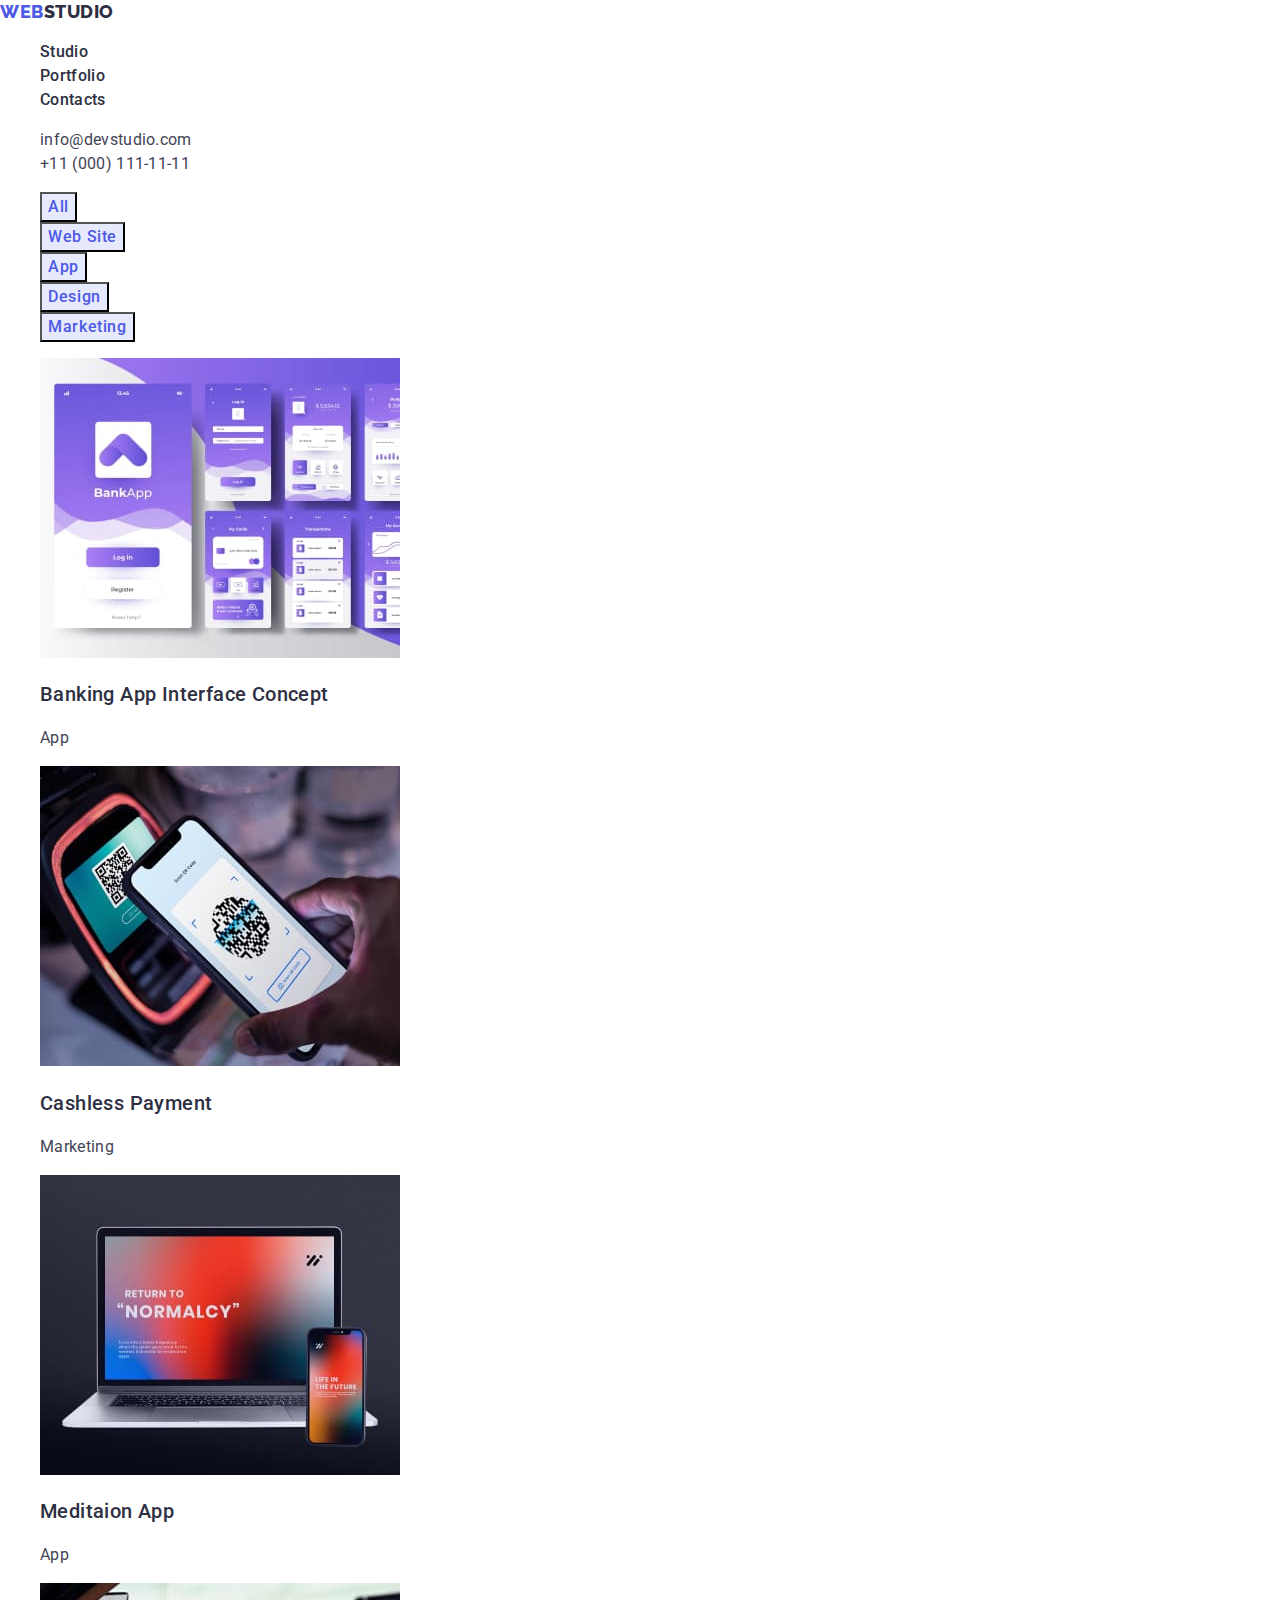
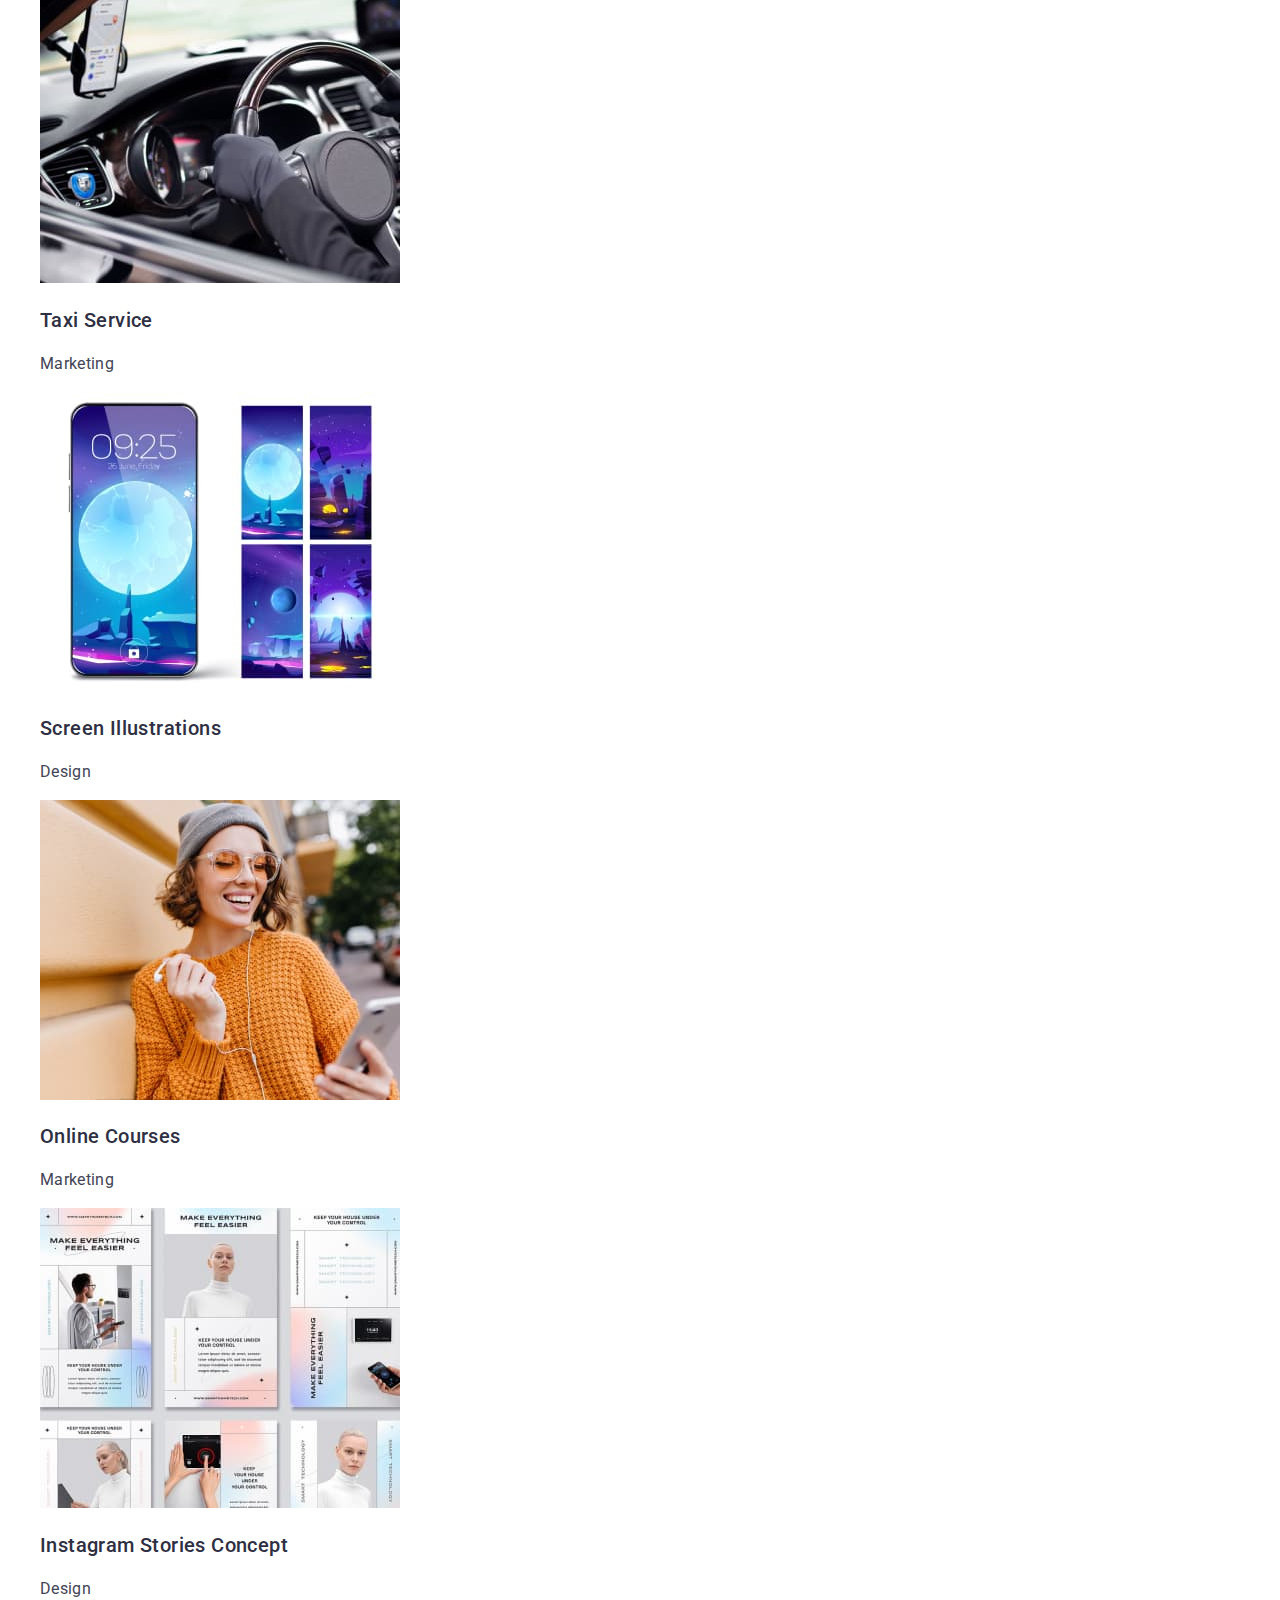
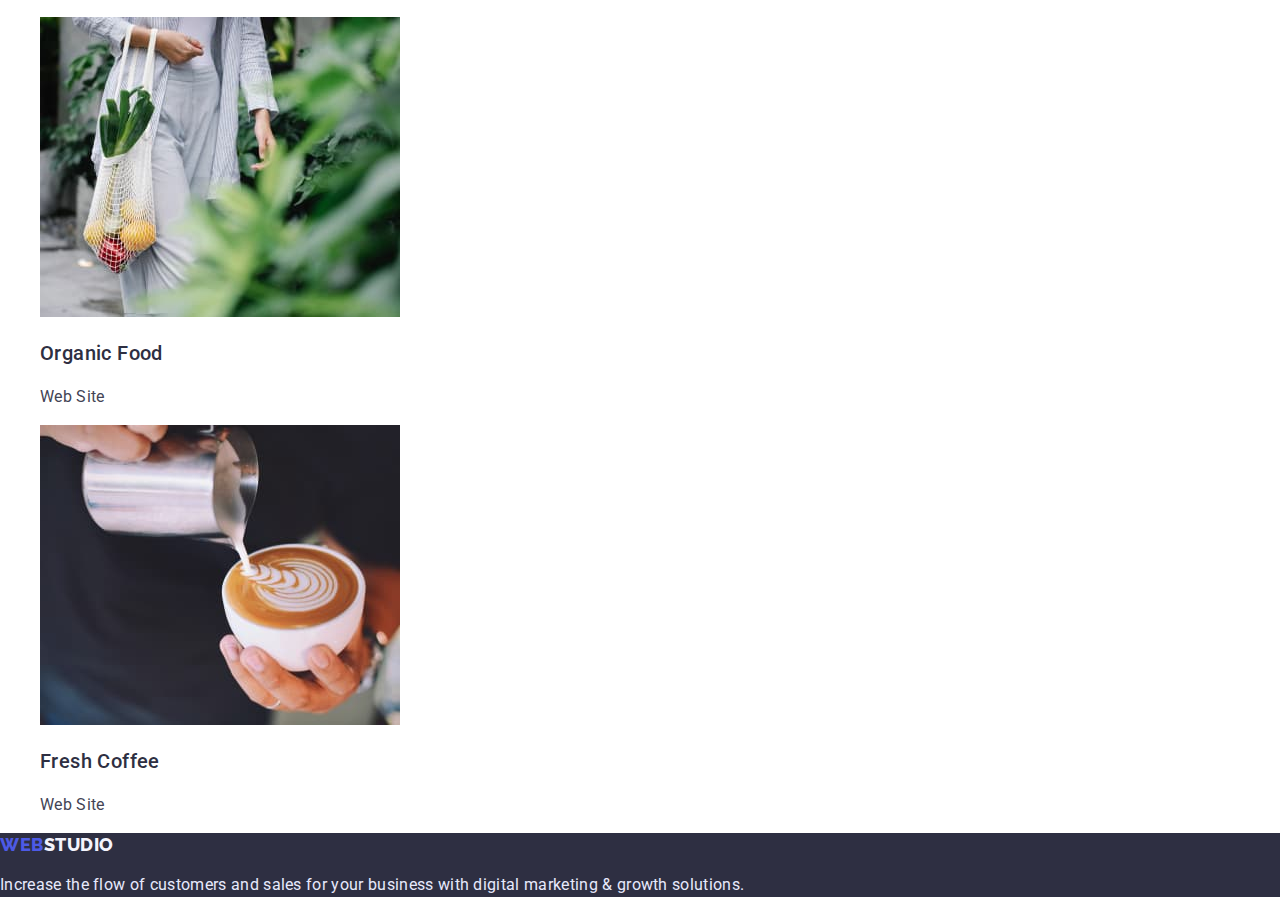
==== portfolio.html @ 50feaf60 "Скопіював файли з минулого репозиторію" ====
<!DOCTYPE html>
<html lang="en">
  <head>
    <meta charset="UTF-8" />
    <meta http-equiv="X-UA-Compatible" content="IE=edge" />
    <meta name="viewport" content="width=device-width, initial-scale=1.0" />
    <title>Portfolio</title>
    <link
      rel="stylesheet"
      href="https://cdnjs.cloudflare.com/ajax/libs/modern-normalize/1.1.0/modern-normalize.css"
    />
    <link rel="preconnect" href="https://fonts.googleapis.com" />
    <link rel="preconnect" href="https://fonts.gstatic.com" crossorigin />
    <link
      href="https://fonts.googleapis.com/css2?family=Raleway:wght@800&family=Roboto:wght@400;500;700;900&display=swap"
      rel="stylesheet"
    />
    <link rel="stylesheet" href="./styles.css" />
  </head>
  <body>
    <!-- Header -->
    <header>
      <nav>
        <a class="logo" href="./index.html"
          ><span class="logo-blue">Web</span>Studio</a
        >
        <ul>
          <li><a class="header-section" href="">Studio</a></li>
          <li>
            <a class="header-section" href="./portfolio.html">Portfolio</a>
          </li>
          <li><a class="header-section" href="">Contacts</a></li>
        </ul>
      </nav>
      <address>
        <ul>
          <li>
            <a class="header-contacts" href="mailto:info@devstudio.com"
              >info@devstudio.com</a
            >
          </li>
          <li>
            <a class="header-contacts" href="tel:+110001111111"
              >+11 (000) 111-11-11</a
            >
          </li>
        </ul>
      </address>
    </header>
    <!-- Site section buttons -->
    <section>
      <ul>
        <li><button class="buttons-portfolio" type="button">All</button></li>
        <li>
          <button class="buttons-portfolio" type="button">Web Site</button>
        </li>
        <li><button class="buttons-portfolio" type="button">App</button></li>
        <li><button class="buttons-portfolio" type="button">Design</button></li>
        <li>
          <button class="buttons-portfolio" type="button">Marketing</button>
        </li>
      </ul>
      <!-- Main products -->
      <ul>
        <li>
          <img
            src="./images/banking_app.jpg"
            alt="banking app"
            width="360"
            height="300"
          />
          <h3 class="main-points-h3">Banking App Interface Concept</h3>
          <p class="main-points-p">App</p>
        </li>
        <li>
          <img
            src="./images/payment.jpg"
            alt="payment"
            width="360"
            height="300"
          />
          <h3 class="main-points-h3">Cashless Payment</h3>
          <p class="main-points-p">Marketing</p>
        </li>
        <li>
          <img
            src="./images/meditaion_app.jpg"
            alt="meditation app"
            width="360"
            height="300"
          />
          <h3 class="main-points-h3">Meditaion App</h3>
          <p class="main-points-p">App</p>
        </li>
        <li>
          <img
            src="./images/taxi.jpg"
            alt="taxi Service"
            width="360"
            height="300"
          />
          <h3 class="main-points-h3">Taxi Service</h3>
          <p class="main-points-p">Marketing</p>
        </li>
        <li>
          <img
            src="./images/screen.jpg"
            alt="screen illustrations"
            width="360"
            height="300"
          />
          <h3 class="main-points-h3">Screen Illustrations</h3>
          <p class="main-points-p">Design</p>
        </li>
        <li>
          <img
            src="./images/courses.jpg"
            alt="online courses"
            width="360"
            height="300"
          />
          <h3 class="main-points-h3">Online Courses</h3>
          <p class="main-points-p">Marketing</p>
        </li>
        <li>
          <img
            src="./images/instagram.jpg"
            alt="instagram Concept"
            width="360"
            height="300"
          />
          <h3 class="main-points-h3">Instagram Stories Concept</h3>
          <p class="main-points-p">Design</p>
        </li>
        <li>
          <img
            src="./images/organic_food.jpg"
            alt="organic organic_food"
            width="360"
            height="300"
          />
          <h3 class="main-points-h3">Organic Food</h3>
          <p class="main-points-p">Web Site</p>
        </li>
        <li>
          <img
            src="./images/coffee.jpg"
            alt="fresh coffee"
            width="360"
            height="300"
          />
          <h3 class="main-points-h3">Fresh Coffee</h3>
          <p class="main-points-p">Web Site</p>
        </li>
      </ul>
    </section>
    <!-- Footer -->
    <footer class="footer-bgc">
      <a class="logo" href="./index.html"
        ><span class="logo-blue">Web</span
        ><span class="logo-footer">Studio</span></a
      >
      <p class="footer-text">
        Increase the flow of customers and sales for your business with digital
        marketing & growth solutions.
      </p>
    </footer>
  </body>
</html>
---- styles.css ----
:root {
    --color-primary: #2E2F42;
    --color-secondary: #434455;
    --color-light: #E7E9FC;
    --color-ocean: #404BBF;
    --color-iris: #4D5AE5;
    --color-background-ocean: #F4F4FD;
    --total-white: #ffffff;
}

/* Видалити потім */
.hero-background-title {
    background-color: #2E2F42;
}

body {
    font-family: 'Roboto', sans-serif;
    color: var(--color-primary);
}

ul {
    list-style: none;
}

/* Оформлення Header */
.logo-blue {
    color: var(--color-iris);
}

.logo {
    font-family: 'Raleway';
    font-weight: 800;
    font-size: 18px;
    line-height: 1.33;
    letter-spacing: 0.03em;
    color: var(--color-primary);
    text-decoration: none;
    text-transform: uppercase;
}

.logo-footer {
    color: var(--color-background-ocean);
}

.header-section {
    font-weight: 500;
    font-size: 16px;
    line-height: 1.5;
    letter-spacing: 0.02em;
    color: var(--color-primary);
    text-decoration: none;
}

.header-section:hover, .header-section:focus {
    font-weight: 500;
    font-size: 16px;
    line-height: 1.5;
    letter-spacing: 0.02em;
    color: var(--color-ocean)
}

.header-contacts {
    font-style: normal;
    font-size: 16px;
    line-height: 1.5;
    letter-spacing: 0.02em;
    text-decoration: none;
    color: var(--color-secondary)
}

.header-contacts:hover, .header-contacts:focus { 
    font-size: 16px;
    line-height: 1.5;
    letter-spacing: 0.02em;
    text-decoration: none;
    color: var(--color-ocean)
}

/* Оформлення Hero */
.hero-title {
    font-size: 56px;
    line-height: 1.07;
    color: var(--total-white);
    letter-spacing: 0.02em;
}

.button-hero {
    font-family: 'Roboto';
    font-style: normal;
    font-weight: 500;
    font-size: 16px;
    line-height: 1.5;
    letter-spacing: 0.04em;
    color: var(--total-white);
    background-color: var(--color-iris);
    cursor: pointer;
}

.button-hero:hover, .button-hero:focus {
    font-family: 'Roboto';
    font-weight: 500;
    font-size: 16px;
    line-height: 1.5;
    letter-spacing: 0.04em;
    color: var(--total-white);
    background-color: var(--color-ocean);
    cursor: pointer;
}

/* Оформлення Main points */
.main-points-h3 {
    font-weight: 500;
    font-size: 20px;
    line-height: 1.2;
    letter-spacing: 0.02em;
    color: var(--color-primary);
}

.main-points-p {
    font-size: 16px;
    line-height: 1.5;
    letter-spacing: 0.02em;
    color: var(--color-secondary)
}

.h2-what-are-we-doing {
    font-size: 36px;
    font-size: 36px;
    line-height: 1.11;
    letter-spacing: 0.02em;
}

/* ____________________________________
Оформлення Our team */
.our-team-section {
    background-color: var(--color-background-ocean);
}

.our-team-heading {
    font-size: 36px;
    line-height: 1.1;
    letter-spacing: 0.02em;
    color: var(--color-primary);
}

.our-team-name {
    font-weight: 500;
    font-size: 20px;
    line-height: 1.2;
    letter-spacing: 0.02em;
    color: var(--color-primary);
}

.our-team-job {
    font-size: 16px;
    line-height: 1.5;
    letter-spacing: 0.02em;
    color: var(--color-secondary)
}

/* Оформлення підвалу */
.footer-bgc {
    background-color: var(--color-primary);
}

.footer-text {
    color: var(--color-light);
    font-size: 16px;
    line-height: 1.5;
    letter-spacing: 0.02em;
}

/* Оформлення сторінки Portfolio */
.buttons-portfolio {
    font-family: 'Roboto';
    font-weight: 500;
    font-size: 16px;
    line-height: 1.5;
    color: var(--color-iris);
    background-color: var(--color-light);
    letter-spacing: 0.04em;
    cursor: pointer;
}

.buttons-portfolio:hover, .buttons-portfolio:focus {
    font-family: 'Roboto';
    font-weight: 500;
    font-size: 16px;
    line-height: 1.5;
    color: var(--total-white);
    background-color: var(--color-ocean);
    letter-spacing: 0.04em;
}

/* Оформлення Main products */
.main-products-h3 {
    font-weight: 500;
    font-size: 20px;
    line-height: 1.2;
    color: var(--color-primary);
    letter-spacing: 0.02em;
}

.main-products-p {
    font-weight: 400;
    font-size: 16px;
    line-height: 1.5;
    color: var(--color-secondary);
    letter-spacing: 0.02em;
}
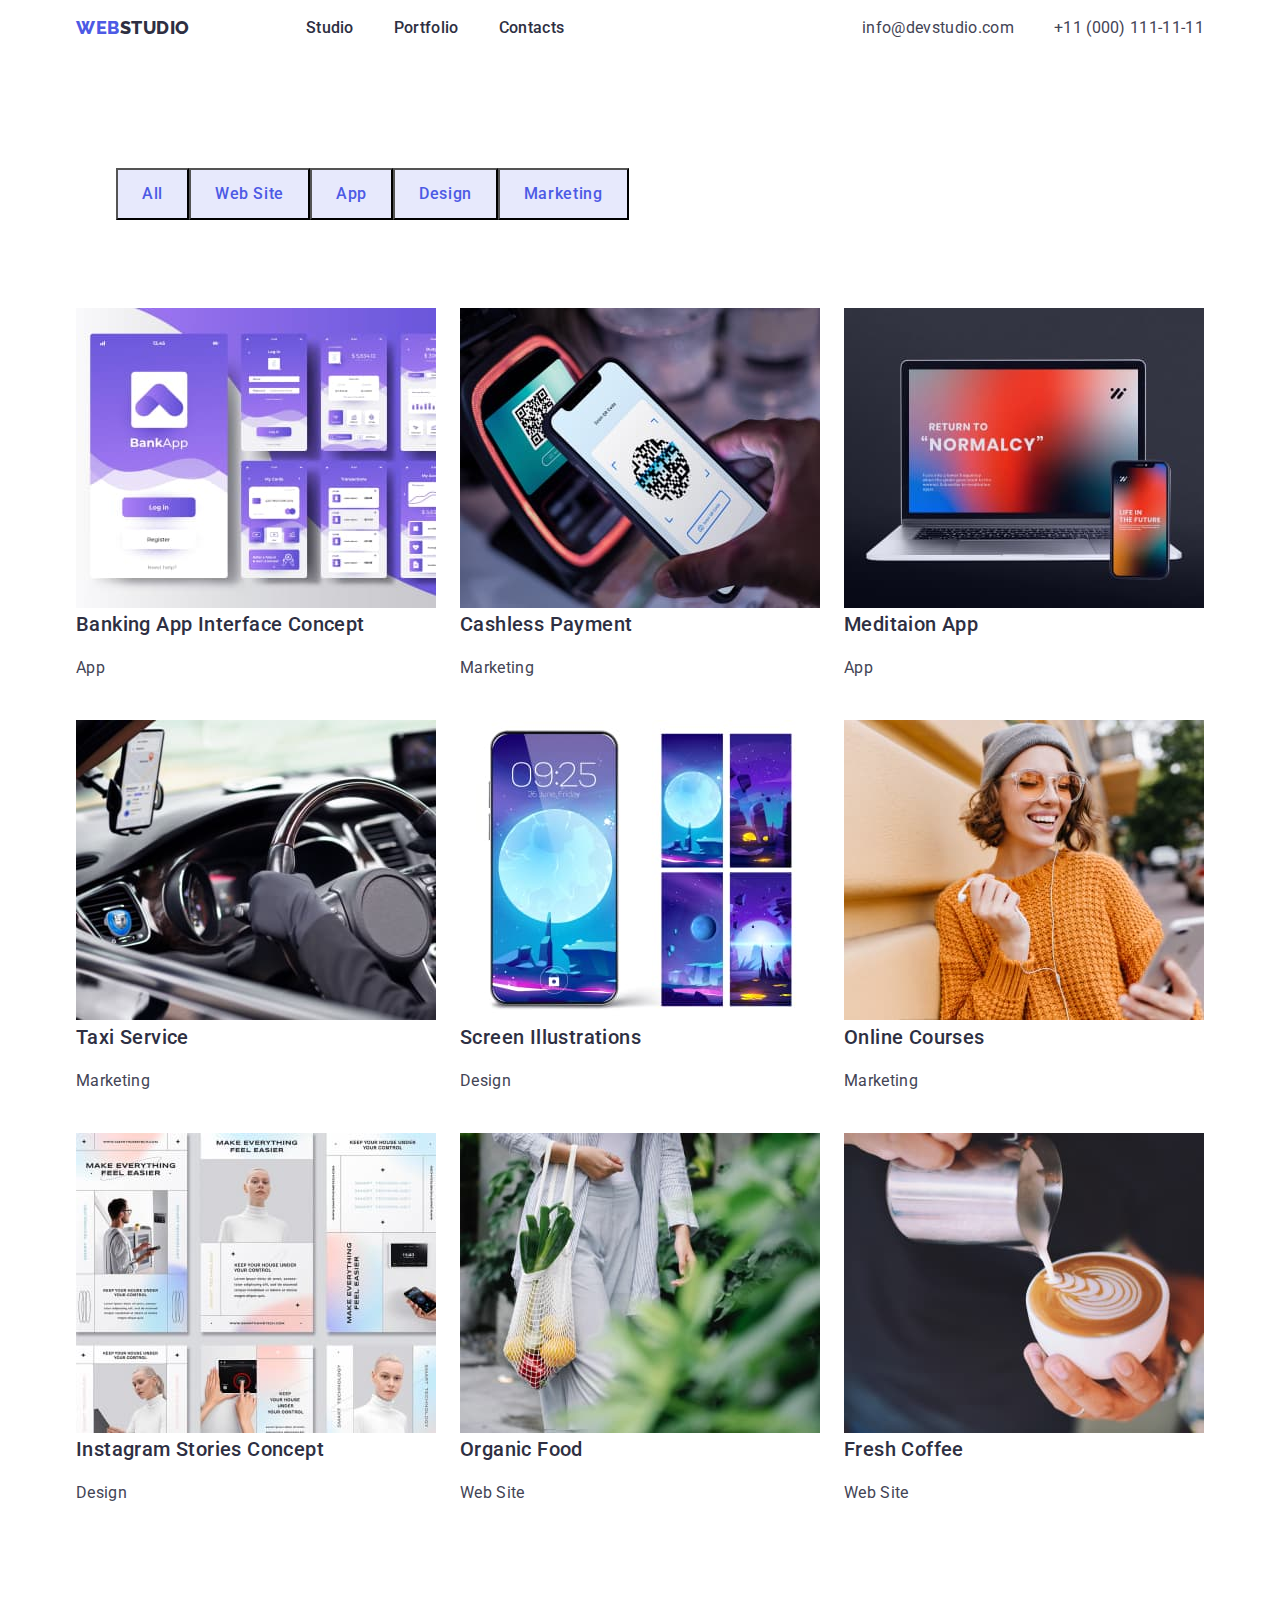
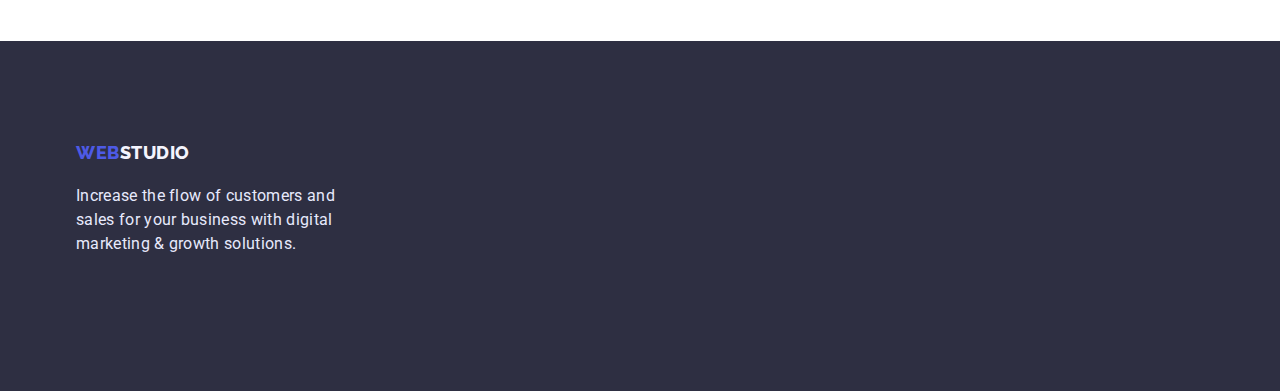
==== commit d146d65d: "Зміни в flex стилях" ====
--- a/portfolio.html
+++ b/portfolio.html
@@ -20,150 +20,167 @@
   <body>
     <!-- Header -->
     <header>
-      <nav>
-        <a class="logo" href="./index.html"
-          ><span class="logo-blue">Web</span>Studio</a
-        >
-        <ul>
-          <li><a class="header-section" href="">Studio</a></li>
-          <li>
-            <a class="header-section" href="./portfolio.html">Portfolio</a>
-          </li>
-          <li><a class="header-section" href="">Contacts</a></li>
-        </ul>
-      </nav>
-      <address>
-        <ul>
-          <li>
-            <a class="header-contacts" href="mailto:info@devstudio.com"
-              >info@devstudio.com</a
-            >
-          </li>
-          <li>
-            <a class="header-contacts" href="tel:+110001111111"
-              >+11 (000) 111-11-11</a
-            >
-          </li>
-        </ul>
-      </address>
+      <div class="container">
+        <nav class="nav-container">
+          <a class="logo" href="./index.html"
+            ><span class="logo-blue">Web</span>Studio</a
+          >
+          <ul class="head-section-container">
+            <li><a class="header-section" href="./index.html">Studio</a></li>
+            <li>
+              <a class="header-section" href="./portfolio.html">Portfolio</a>
+            </li>
+            <li><a class="header-section" href="">Contacts</a></li>
+          </ul>
+        </nav>
+        <address class="adress-block-container">
+          <ul class="contacts-container">
+            <li>
+              <a class="header-contacts" href="mailto:info@devstudio.com"
+                >info@devstudio.com</a
+              >
+            </li>
+            <li>
+              <a class="header-contacts" href="tel:+110001111111"
+                >+11 (000) 111-11-11</a
+              >
+            </li>
+          </ul>
+        </address>
+      </div>
     </header>
     <!-- Site section buttons -->
     <section>
-      <ul>
-        <li><button class="buttons-portfolio" type="button">All</button></li>
-        <li>
-          <button class="buttons-portfolio" type="button">Web Site</button>
-        </li>
-        <li><button class="buttons-portfolio" type="button">App</button></li>
-        <li><button class="buttons-portfolio" type="button">Design</button></li>
-        <li>
-          <button class="buttons-portfolio" type="button">Marketing</button>
-        </li>
-      </ul>
+      <div class="what-container">
+        <div portfolio-buttons-container>
+          <ul class="buttons-container">
+            <li>
+              <button class="buttons-portfolio" type="button">All</button>
+            </li>
+            <li>
+              <button class="buttons-portfolio" type="button">Web Site</button>
+            </li>
+            <li>
+              <button class="buttons-portfolio" type="button">App</button>
+            </li>
+            <li>
+              <button class="buttons-portfolio" type="button">Design</button>
+            </li>
+            <li>
+              <button class="buttons-portfolio" type="button">Marketing</button>
+            </li>
+          </ul>
+        </div>
+      </div>
       <!-- Main products -->
-      <ul>
-        <li>
-          <img
-            src="./images/banking_app.jpg"
-            alt="banking app"
-            width="360"
-            height="300"
-          />
-          <h3 class="main-points-h3">Banking App Interface Concept</h3>
-          <p class="main-points-p">App</p>
-        </li>
-        <li>
-          <img
-            src="./images/payment.jpg"
-            alt="payment"
-            width="360"
-            height="300"
-          />
-          <h3 class="main-points-h3">Cashless Payment</h3>
-          <p class="main-points-p">Marketing</p>
-        </li>
-        <li>
-          <img
-            src="./images/meditaion_app.jpg"
-            alt="meditation app"
-            width="360"
-            height="300"
-          />
-          <h3 class="main-points-h3">Meditaion App</h3>
-          <p class="main-points-p">App</p>
-        </li>
-        <li>
-          <img
-            src="./images/taxi.jpg"
-            alt="taxi Service"
-            width="360"
-            height="300"
-          />
-          <h3 class="main-points-h3">Taxi Service</h3>
-          <p class="main-points-p">Marketing</p>
-        </li>
-        <li>
-          <img
-            src="./images/screen.jpg"
-            alt="screen illustrations"
-            width="360"
-            height="300"
-          />
-          <h3 class="main-points-h3">Screen Illustrations</h3>
-          <p class="main-points-p">Design</p>
-        </li>
-        <li>
-          <img
-            src="./images/courses.jpg"
-            alt="online courses"
-            width="360"
-            height="300"
-          />
-          <h3 class="main-points-h3">Online Courses</h3>
-          <p class="main-points-p">Marketing</p>
-        </li>
-        <li>
-          <img
-            src="./images/instagram.jpg"
-            alt="instagram Concept"
-            width="360"
-            height="300"
-          />
-          <h3 class="main-points-h3">Instagram Stories Concept</h3>
-          <p class="main-points-p">Design</p>
-        </li>
-        <li>
-          <img
-            src="./images/organic_food.jpg"
-            alt="organic organic_food"
-            width="360"
-            height="300"
-          />
-          <h3 class="main-points-h3">Organic Food</h3>
-          <p class="main-points-p">Web Site</p>
-        </li>
-        <li>
-          <img
-            src="./images/coffee.jpg"
-            alt="fresh coffee"
-            width="360"
-            height="300"
-          />
-          <h3 class="main-points-h3">Fresh Coffee</h3>
-          <p class="main-points-p">Web Site</p>
-        </li>
-      </ul>
+        <ul class="portfolio-plates-container">
+          <li>
+            <img
+              src="./images/banking_app.jpg"
+              alt="banking app"
+              width="360"
+              height="300"
+            />
+            <h3 class="main-points-h3">Banking App Interface Concept</h3>
+            <p class="main-points-p">App</p>
+          </li>
+          <li>
+            <img
+              src="./images/payment.jpg"
+              alt="payment"
+              width="360"
+              height="300"
+            />
+            <h3 class="main-points-h3">Cashless Payment</h3>
+            <p class="main-points-p">Marketing</p>
+          </li>
+          <li>
+            <img
+              src="./images/meditaion_app.jpg"
+              alt="meditation app"
+              width="360"
+              height="300"
+            />
+            <h3 class="main-points-h3">Meditaion App</h3>
+            <p class="main-points-p">App</p>
+          </li>
+          <li>
+            <img
+              src="./images/taxi.jpg"
+              alt="taxi Service"
+              width="360"
+              height="300"
+            />
+            <h3 class="main-points-h3">Taxi Service</h3>
+            <p class="main-points-p">Marketing</p>
+          </li>
+          <li>
+            <img
+              src="./images/screen.jpg"
+              alt="screen illustrations"
+              width="360"
+              height="300"
+            />
+            <h3 class="main-points-h3">Screen Illustrations</h3>
+            <p class="main-points-p">Design</p>
+          </li>
+          <li>
+            <img
+              src="./images/courses.jpg"
+              alt="online courses"
+              width="360"
+              height="300"
+            />
+            <h3 class="main-points-h3">Online Courses</h3>
+            <p class="main-points-p">Marketing</p>
+          </li>
+          <li>
+            <img
+              src="./images/instagram.jpg"
+              alt="instagram Concept"
+              width="360"
+              height="300"
+            />
+            <h3 class="main-points-h3">Instagram Stories Concept</h3>
+            <p class="main-points-p">Design</p>
+          </li>
+          <li>
+            <img
+              src="./images/organic_food.jpg"
+              alt="organic organic_food"
+              width="360"
+              height="300"
+            />
+            <h3 class="main-points-h3">Organic Food</h3>
+            <p class="main-points-p">Web Site</p>
+          </li>
+          <li>
+            <img
+              src="./images/coffee.jpg"
+              alt="fresh coffee"
+              width="360"
+              height="300"
+            />
+            <h3 class="main-points-h3">Fresh Coffee</h3>
+            <p class="main-points-p">Web Site</p>
+          </li>
+        </ul>
+      </div>
     </section>
     <!-- Footer -->
     <footer class="footer-bgc">
-      <a class="logo" href="./index.html"
-        ><span class="logo-blue">Web</span
-        ><span class="logo-footer">Studio</span></a
-      >
-      <p class="footer-text">
-        Increase the flow of customers and sales for your business with digital
-        marketing & growth solutions.
-      </p>
+      <div class="footer-container">
+        <div class="footer-logo-container">
+          <a class="logo" href="./index.html"
+            ><span class="logo-blue">Web</span
+            ><span class="logo-footer">Studio</span></a
+          >
+        </div>
+        <p class="footer-text">
+          Increase the flow of customers and sales for your business with
+          digital marketing & growth solutions.
+        </p>
+      </div>
     </footer>
   </body>
 </html>
--- a/styles.css
+++ b/styles.css
@@ -22,7 +22,48 @@
     list-style: none;
 }
 
+p,
+h1,
+h2,
+h3,
+h4,
+h5,
+h6 {
+  margin-top: 0;
+}
+
 /* Оформлення Header */
+.container {
+    display: flex;
+    align-items: center;
+    max-width: 1158px;
+    padding: 0 15px;
+    margin: 0 auto;
+}
+
+.nav-container {
+    display: flex;
+    align-items: center;
+    gap: 76px;
+}
+
+.head-section-container { 
+    display: flex;
+    align-items: center;
+    gap: 40px;
+}
+
+.adress-block-container {
+    display: flex;
+    margin-left: auto;
+}
+
+.contacts-container {
+    display: flex;
+    align-items: center;
+    gap: 40px;
+}
+
 .logo-blue {
     color: var(--color-iris);
 }
@@ -77,14 +118,36 @@
 }
 
 /* Оформлення Hero */
+.container-hero {
+    display: flex;
+    align-items: center;
+    justify-content: center;
+    flex-wrap: wrap;
+    width: 1440px;
+    height: 600px;
+    padding: 188px 473px 292px;
+}
+
 .hero-title {
+    display: flex;
+    align-content: center;
+    flex-wrap: wrap;
     font-size: 56px;
     line-height: 1.07;
     color: var(--total-white);
     letter-spacing: 0.02em;
 }
 
+.hero-title-container {
+    display: flex;
+    align-content: center;
+    width: 494px;
+}
+
 .button-hero {
+    height: 56px;
+    width: 169px;
+
     font-family: 'Roboto';
     font-style: normal;
     font-weight: 500;
@@ -108,6 +171,13 @@
 }
 
 /* Оформлення Main points */
+.main-points-container {
+    display: flex;
+    gap: 24px;
+    padding-top: 120px;
+    padding-bottom: 120px;
+}
+
 .main-points-h3 {
     font-weight: 500;
     font-size: 20px;
@@ -123,8 +193,27 @@
     color: var(--color-secondary)
 }
 
+/* Оформлення What are we doing */
+.what-container {
+    display: flex;
+    align-content: center;
+    flex-wrap: wrap;
+    max-width: 1158px;
+    padding: 0 15px;
+    margin: 0 auto;
+}
+
+.what-images-container {
+    display: flex;
+    align-items: center;
+    justify-items: center;
+    gap: 24px;
+    padding-bottom: 120px;
+}
+
 .h2-what-are-we-doing {
-    font-size: 36px;
+    display: flex;
+    align-items: center;
     font-size: 36px;
     line-height: 1.11;
     letter-spacing: 0.02em;
@@ -132,11 +221,30 @@
 
 /* ____________________________________
 Оформлення Our team */
+.our-team-container {
+    display: flex;
+    align-items: center;
+    flex-wrap: wrap;
+    max-width: 1158px;
+    padding: 0 15px;
+    margin: 0 auto;
+}
+
+.about-team-container {
+    display: flex;
+    align-items: center;
+    gap: 24px;
+    padding-bottom: 120px;
+}
+
 .our-team-section {
     background-color: var(--color-background-ocean);
 }
 
 .our-team-heading {
+    display: flex;
+    align-items: center;
+    align-content: center;
     font-size: 36px;
     line-height: 1.1;
     letter-spacing: 0.02em;
@@ -158,19 +266,54 @@
     color: var(--color-secondary)
 }
 
-/* Оформлення підвалу */
+/* Оформлення Footer */
+.footer-container {
+    display: block;
+    align-items: center;
+    max-width: 1158px;
+    padding: 0 15px;
+    margin: 0 auto;
+    padding-top: 100px;
+    padding-bottom: 100px;
+}
+
+.footer-logo-container {
+    display: flex;
+    flex-wrap: wrap;
+    align-items: center;
+}
+
 .footer-bgc {
     background-color: var(--color-primary);
 }
 
 .footer-text {
+    display: flex;
+    align-items: center;
+    flex-wrap: wrap;
     color: var(--color-light);
     font-size: 16px;
     line-height: 1.5;
     letter-spacing: 0.02em;
+    width: 264px;
+    height: 110px;
 }
 
 /* Оформлення сторінки Portfolio */
+.portfolio-buttons-container {
+    display: flex;
+    align-items: center;
+    justify-content: center;
+    padding: 12px 24px;
+}
+
+.buttons-container {
+    display: flex;
+    align-items: center;
+    padding-top: 96px;
+    padding-bottom: 72px;
+}
+
 .buttons-portfolio {
     font-family: 'Roboto';
     font-weight: 500;
@@ -180,6 +323,7 @@
     background-color: var(--color-light);
     letter-spacing: 0.04em;
     cursor: pointer;
+    padding: 12px 24px;
 }
 
 .buttons-portfolio:hover, .buttons-portfolio:focus {
@@ -193,6 +337,16 @@
 }
 
 /* Оформлення Main products */
+.portfolio-plates-container {
+    display: flex;
+    align-items: center;
+    max-width: 1158px;
+    padding: 0 15px 120px;
+    margin: 0 auto;
+    gap: 24px;
+    flex-wrap: wrap;
+}
+
 .main-products-h3 {
     font-weight: 500;
     font-size: 20px;
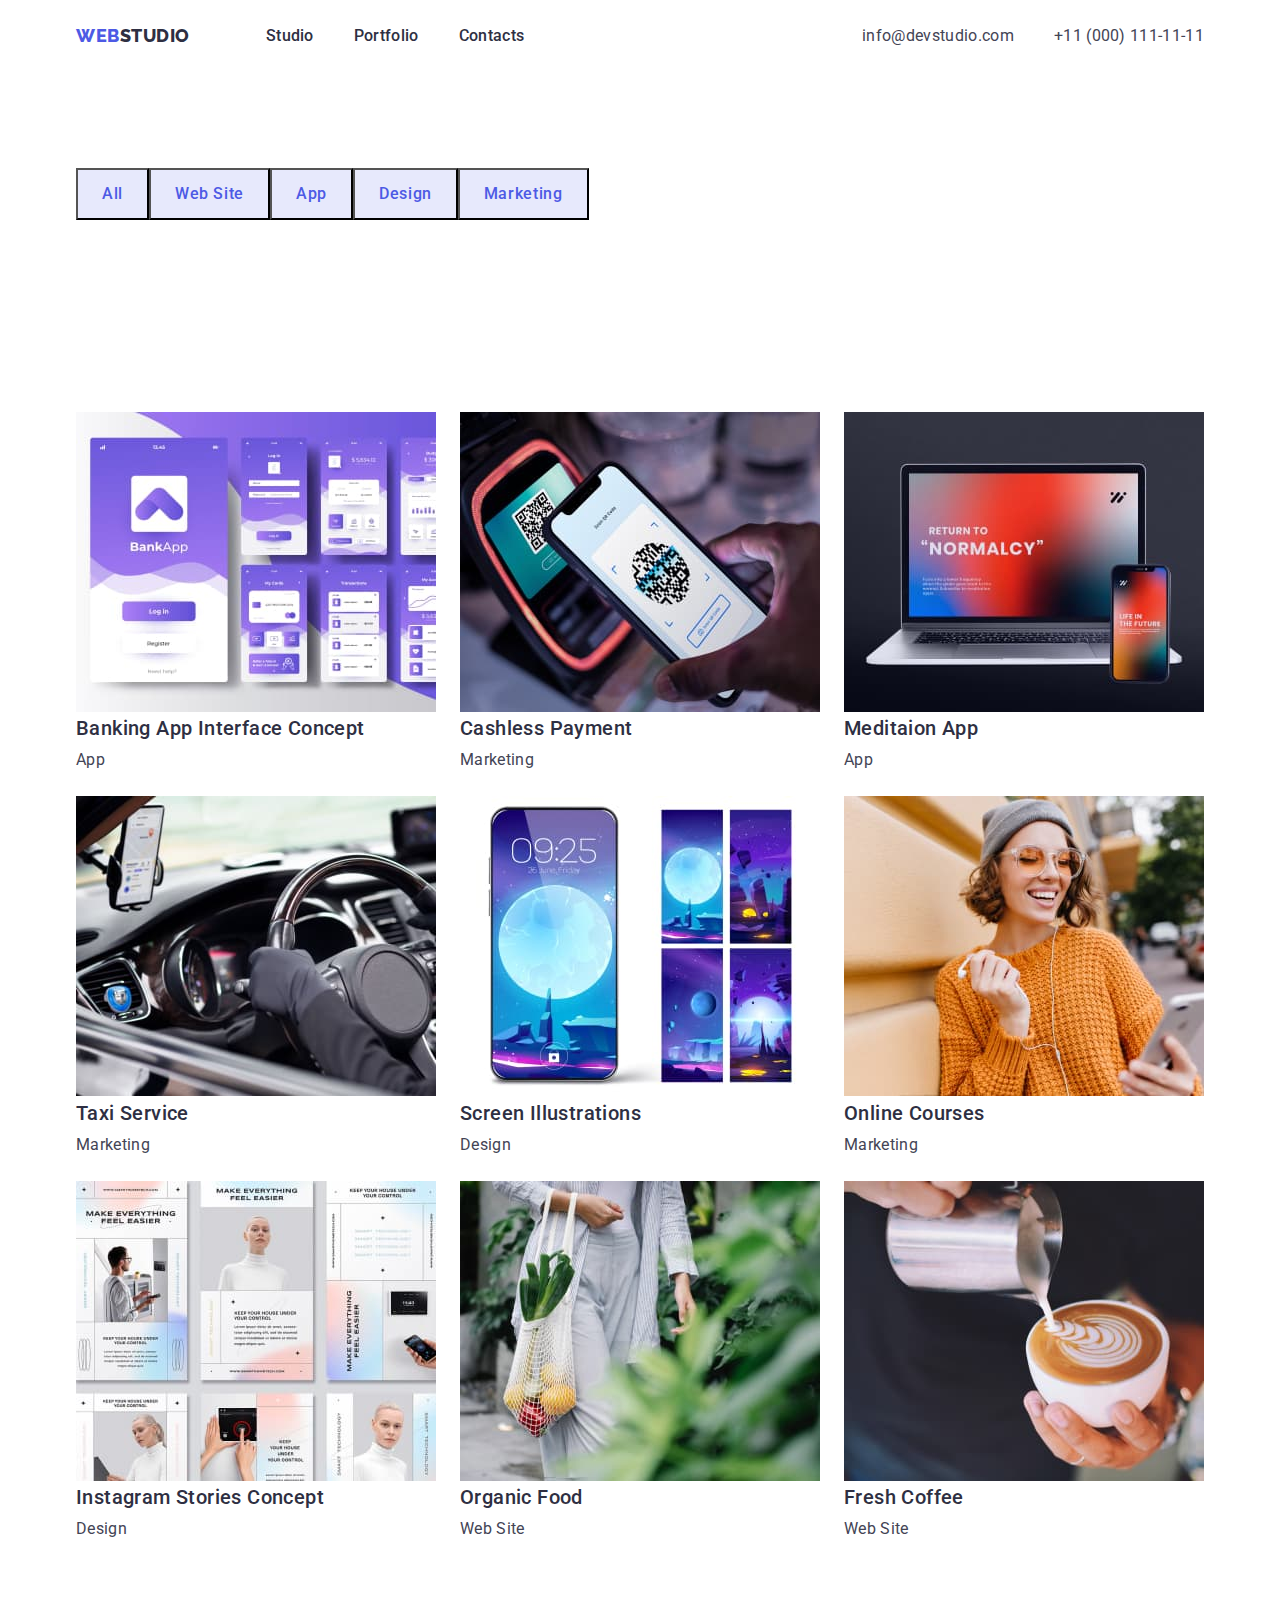
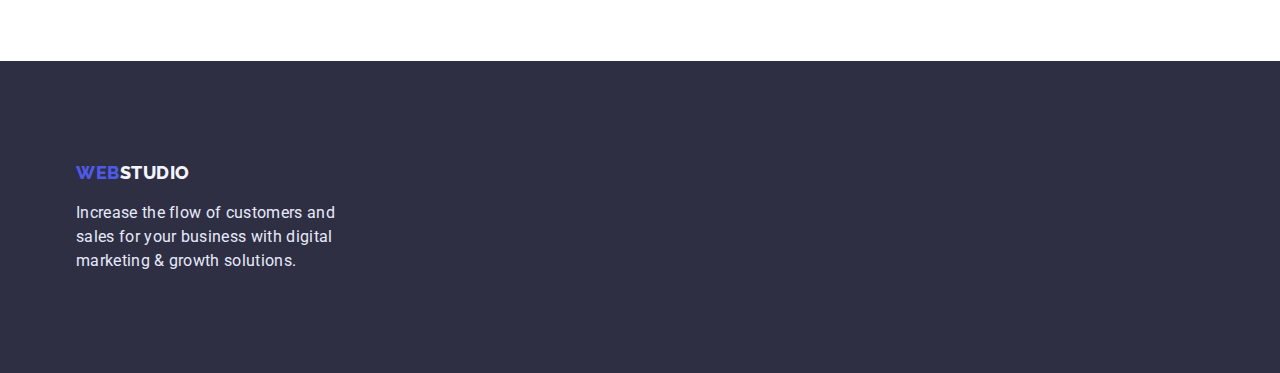
==== commit 3390cb1f: "Фінальні правки (сподіваюсь)" ====
--- a/portfolio.html
+++ b/portfolio.html
@@ -20,13 +20,13 @@
   <body>
     <!-- Header -->
     <header>
-      <div class="container">
+      <div class="container header-container">
         <nav class="nav-container">
           <a class="logo" href="./index.html"
             ><span class="logo-blue">Web</span>Studio</a
           >
           <ul class="head-section-container">
-            <li><a class="header-section" href="./index.html">Studio</a></li>
+            <li><a class="header-section" href="">Studio</a></li>
             <li>
               <a class="header-section" href="./portfolio.html">Portfolio</a>
             </li>
@@ -169,7 +169,7 @@
     </section>
     <!-- Footer -->
     <footer class="footer-bgc">
-      <div class="footer-container">
+      <div class="container">
         <div class="footer-logo-container">
           <a class="logo" href="./index.html"
             ><span class="logo-blue">Web</span
--- a/styles.css
+++ b/styles.css
@@ -11,6 +11,8 @@
 /* Видалити потім */
 .hero-background-title {
     background-color: #2E2F42;
+    padding: 188px 0;
+    text-align: center;
 }
 
 body {
@@ -23,6 +25,7 @@
 }
 
 p,
+ul,
 h1,
 h2,
 h3,
@@ -30,15 +33,22 @@
 h5,
 h6 {
   margin-top: 0;
+  margin-bottom: 0;
+  padding: 0;
 }
 
 /* Оформлення Header */
 .container {
-    display: flex;
-    align-items: center;
     max-width: 1158px;
     padding: 0 15px;
     margin: 0 auto;
+}
+
+.header-container {
+    display: flex;
+    align-items: center;
+    padding-top: 24px;
+    padding-bottom: 24px;
 }
 
 .nav-container {
@@ -129,9 +139,8 @@
 }
 
 .hero-title {
-    display: flex;
-    align-content: center;
-    flex-wrap: wrap;
+    width: 496px;
+    margin: 0 auto;
     font-size: 56px;
     line-height: 1.07;
     color: var(--total-white);
@@ -145,11 +154,11 @@
 }
 
 .button-hero {
-    height: 56px;
-    width: 169px;
+    padding: 16px 32px;
+    margin-top: 48px;
+    border-radius: 4px; 
 
     font-family: 'Roboto';
-    font-style: normal;
     font-weight: 500;
     font-size: 16px;
     line-height: 1.5;
@@ -172,13 +181,22 @@
 
 /* Оформлення Main points */
 .main-points-container {
-    display: flex;
-    gap: 24px;
     padding-top: 120px;
     padding-bottom: 120px;
 }
 
+.main-points-ul-container {
+    display: flex;
+
+}
+
+.main-points-li-container {
+    width: calc((100% - 3 * 24px) / 4);
+    margin-right: 24px;
+}
+
 .main-points-h3 {
+    margin-bottom: 8px;
     font-weight: 500;
     font-size: 20px;
     line-height: 1.2;
@@ -201,6 +219,7 @@
     max-width: 1158px;
     padding: 0 15px;
     margin: 0 auto;
+    padding-bottom: 120px;
 }
 
 .what-images-container {
@@ -208,12 +227,11 @@
     align-items: center;
     justify-items: center;
     gap: 24px;
-    padding-bottom: 120px;
 }
 
 .h2-what-are-we-doing {
-    display: flex;
-    align-items: center;
+    text-align: center;
+    margin-bottom: 72px;
     font-size: 36px;
     line-height: 1.11;
     letter-spacing: 0.02em;
@@ -234,24 +252,37 @@
     display: flex;
     align-items: center;
     gap: 24px;
-    padding-bottom: 120px;
 }
 
 .our-team-section {
     background-color: var(--color-background-ocean);
+    padding-bottom: 120px;
 }
 
 .our-team-heading {
-    display: flex;
-    align-items: center;
-    align-content: center;
+    text-align: center;
+    margin-bottom: 72px;
+    padding-top: 120px;
     font-size: 36px;
     line-height: 1.1;
     letter-spacing: 0.02em;
     color: var(--color-primary);
 }
 
+.our-team-li-container {
+    width: calc((100% - 3 * 24px) / 4);
+    background: #FFFFFF;
+    box-shadow: 0px 1px 6px rgba(46, 47, 66, 0.08), 0px 1px 1px rgba(46, 47, 66, 0.16), 0px 2px 1px rgba(46, 47, 66, 0.08);
+    border-radius: 0px 0px 4px 4px;
+}
+
+.our-team-naming-container {
+    padding: 32px 0 32px;
+    text-align: center;
+}
+
 .our-team-name {
+    padding-bottom: 8px;
     font-weight: 500;
     font-size: 20px;
     line-height: 1.2;
@@ -267,36 +298,33 @@
 }
 
 /* Оформлення Footer */
-.footer-container {
+/* .footer-container {
     display: block;
     align-items: center;
     max-width: 1158px;
     padding: 0 15px;
     margin: 0 auto;
+} */
+
+.footer-logo-container {
+    display: flex;
+    flex-wrap: wrap;
+    align-items: center;
+    padding-bottom: 16px;
+}
+
+.footer-bgc {
+    background-color: var(--color-primary);
     padding-top: 100px;
     padding-bottom: 100px;
 }
 
-.footer-logo-container {
-    display: flex;
-    flex-wrap: wrap;
-    align-items: center;
-}
-
-.footer-bgc {
-    background-color: var(--color-primary);
-}
-
 .footer-text {
-    display: flex;
-    align-items: center;
-    flex-wrap: wrap;
     color: var(--color-light);
     font-size: 16px;
     line-height: 1.5;
     letter-spacing: 0.02em;
     width: 264px;
-    height: 110px;
 }
 
 /* Оформлення сторінки Portfolio */
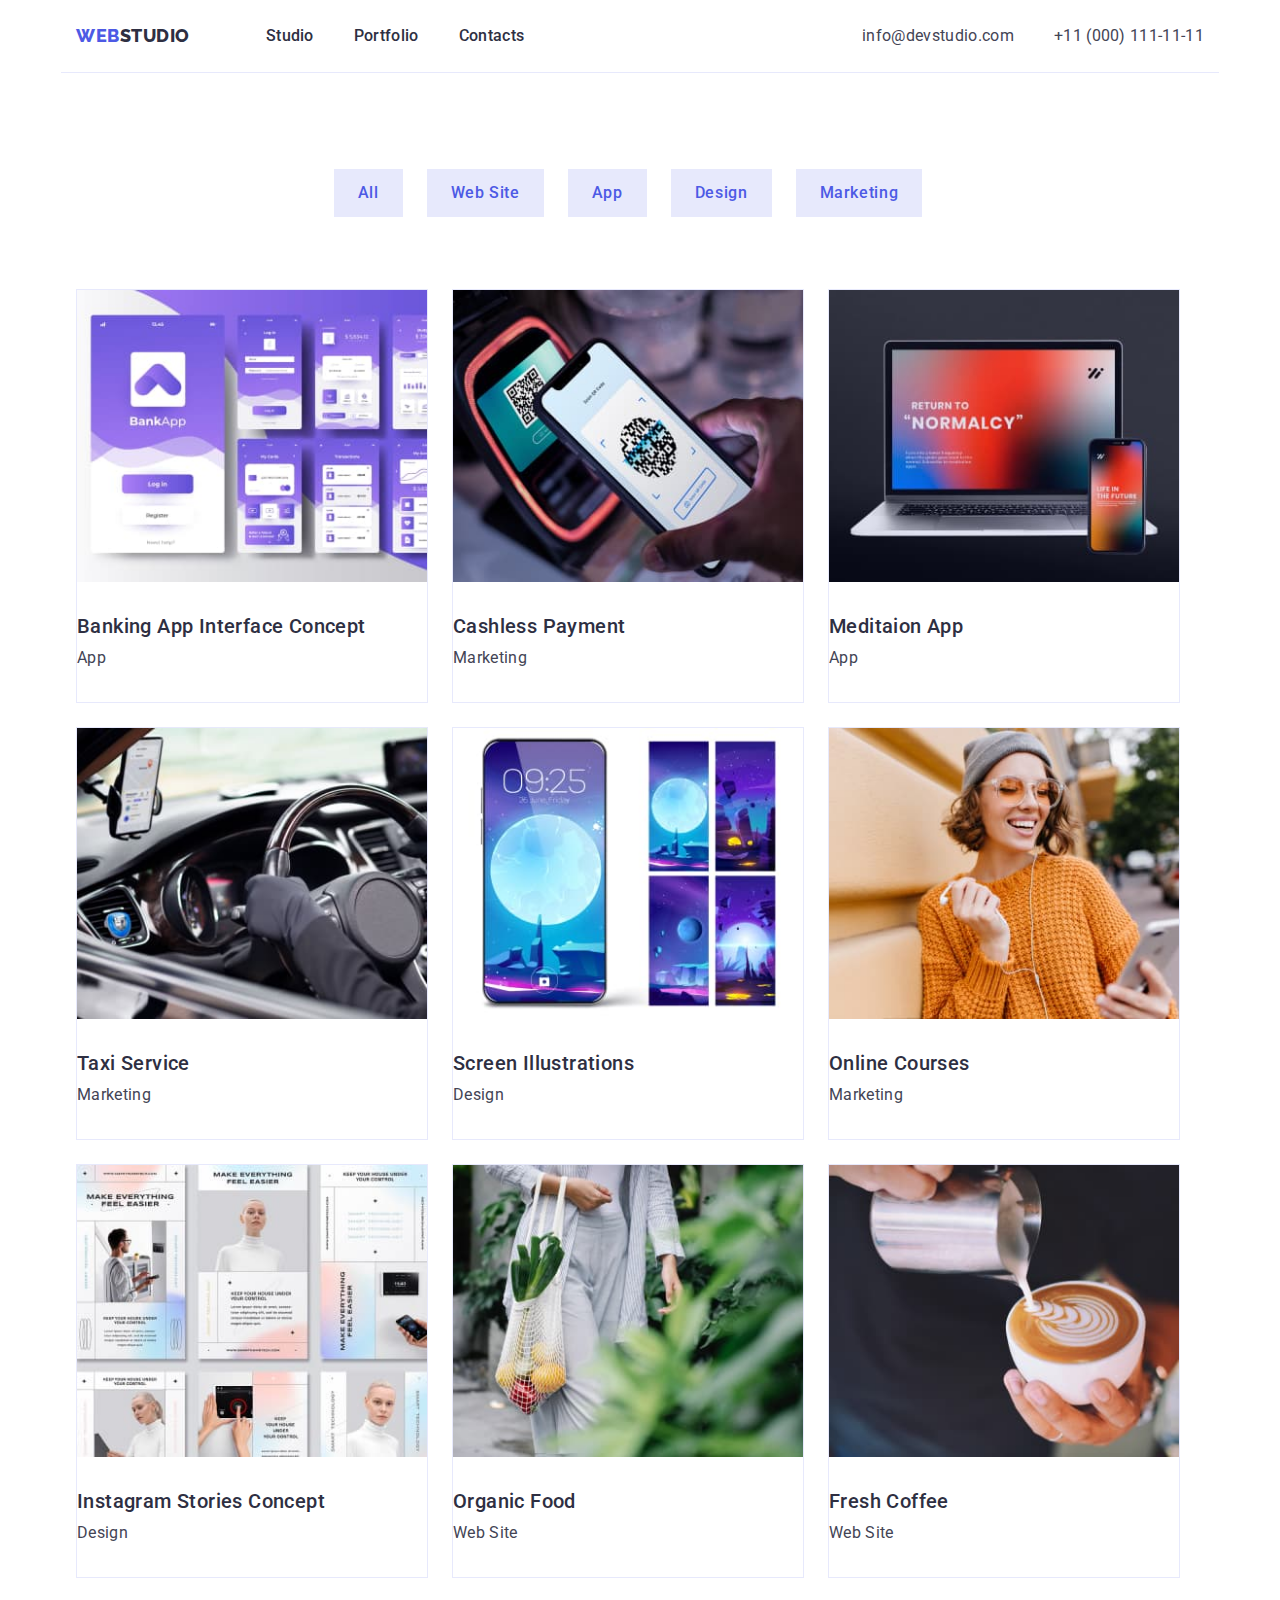
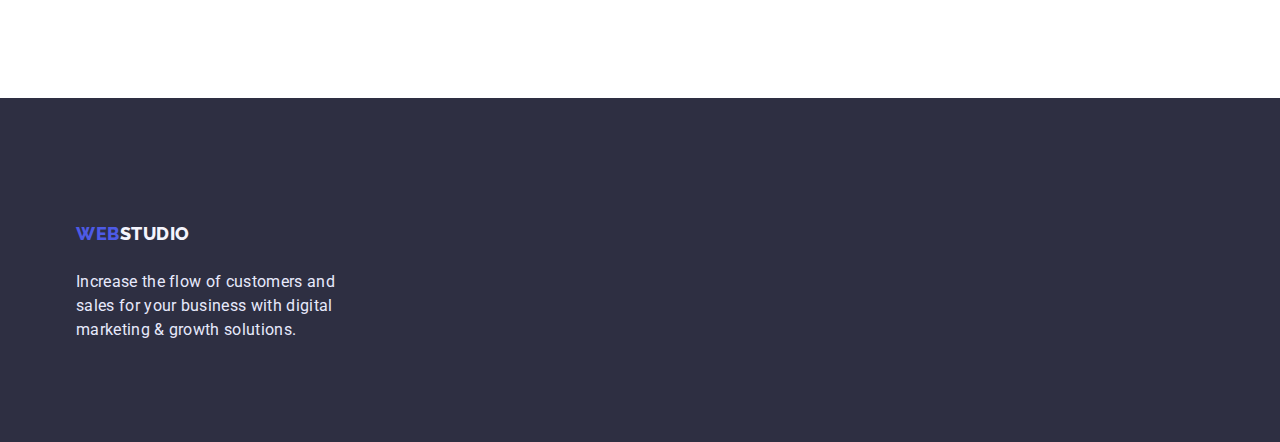
==== commit 64c7c3e5: "Фінальні правки (сподіваюсь)" ====
--- a/portfolio.html
+++ b/portfolio.html
@@ -26,7 +26,7 @@
             ><span class="logo-blue">Web</span>Studio</a
           >
           <ul class="head-section-container">
-            <li><a class="header-section" href="">Studio</a></li>
+            <li><a class="header-section" href="./index.html">Studio</a></li>
             <li>
               <a class="header-section" href="./portfolio.html">Portfolio</a>
             </li>
@@ -50,119 +50,142 @@
       </div>
     </header>
     <!-- Site section buttons -->
-    <section>
-      <div class="what-container">
-        <div portfolio-buttons-container>
-          <ul class="buttons-container">
-            <li>
-              <button class="buttons-portfolio" type="button">All</button>
-            </li>
-            <li>
-              <button class="buttons-portfolio" type="button">Web Site</button>
-            </li>
-            <li>
-              <button class="buttons-portfolio" type="button">App</button>
-            </li>
-            <li>
-              <button class="buttons-portfolio" type="button">Design</button>
-            </li>
-            <li>
-              <button class="buttons-portfolio" type="button">Marketing</button>
-            </li>
-          </ul>
-        </div>
-      </div>
-      <!-- Main products -->
+    <section class="portfolio-section">
+      <div class="container">
+        <ul class="buttons-container">
+          <li>
+            <button class="buttons-portfolio" type="button">All</button>
+          </li>
+          <li>
+            <button class="buttons-portfolio" type="button">Web Site</button>
+          </li>
+          <li>
+            <button class="buttons-portfolio" type="button">App</button>
+          </li>
+          <li>
+            <button class="buttons-portfolio" type="button">Design</button>
+          </li>
+          <li>
+            <button class="buttons-portfolio" type="button">Marketing</button>
+          </li>
+        </ul>
         <ul class="portfolio-plates-container">
-          <li>
-            <img
+          <li class="porfolio-li-plates">
+            <img
+              class="portfolio-plates-images"
               src="./images/banking_app.jpg"
               alt="banking app"
               width="360"
               height="300"
             />
-            <h3 class="main-points-h3">Banking App Interface Concept</h3>
-            <p class="main-points-p">App</p>
-          </li>
-          <li>
-            <img
+            <div class="portfolo-plates-text">
+              <h3 class="main-points-h3">Banking App Interface Concept</h3>
+              <p class="main-points-p">App</p>
+            </div>
+          </li>
+          <li class="porfolio-li-plates">
+            <img
+              class="portfolio-plates-images"
               src="./images/payment.jpg"
               alt="payment"
               width="360"
               height="300"
             />
-            <h3 class="main-points-h3">Cashless Payment</h3>
-            <p class="main-points-p">Marketing</p>
-          </li>
-          <li>
-            <img
+            <div class="portfolo-plates-text">
+              <h3 class="main-points-h3">Cashless Payment</h3>
+              <p class="main-points-p">Marketing</p>
+            </div>
+          </li>
+          <li class="porfolio-li-plates">
+            <img
+              class="portfolio-plates-images"
               src="./images/meditaion_app.jpg"
               alt="meditation app"
               width="360"
               height="300"
             />
-            <h3 class="main-points-h3">Meditaion App</h3>
-            <p class="main-points-p">App</p>
-          </li>
-          <li>
-            <img
+            <div class="portfolo-plates-text">
+              <h3 class="main-points-h3">Meditaion App</h3>
+              <p class="main-points-p">App</p>
+            </div>
+          </li>
+          <li class="porfolio-li-plates">
+            <img
+              class="portfolio-plates-images"
               src="./images/taxi.jpg"
               alt="taxi Service"
               width="360"
               height="300"
             />
-            <h3 class="main-points-h3">Taxi Service</h3>
-            <p class="main-points-p">Marketing</p>
-          </li>
-          <li>
-            <img
+            <div class="portfolo-plates-text">
+              <h3 class="main-points-h3">Taxi Service</h3>
+              <p class="main-points-p">Marketing</p>
+            </div>
+          </li>
+          <li class="porfolio-li-plates">
+            <img
+              class="portfolio-plates-images"
               src="./images/screen.jpg"
               alt="screen illustrations"
               width="360"
               height="300"
             />
-            <h3 class="main-points-h3">Screen Illustrations</h3>
-            <p class="main-points-p">Design</p>
-          </li>
-          <li>
-            <img
+            <div class="portfolo-plates-text">
+              <h3 class="main-points-h3">Screen Illustrations</h3>
+              <p class="main-points-p">Design</p>
+            </div>
+          </li>
+          <li class="porfolio-li-plates">
+            <img
+              class="portfolio-plates-images"
               src="./images/courses.jpg"
               alt="online courses"
               width="360"
               height="300"
             />
-            <h3 class="main-points-h3">Online Courses</h3>
-            <p class="main-points-p">Marketing</p>
-          </li>
-          <li>
-            <img
+            <div class="portfolo-plates-text">
+              <h3 class="main-points-h3">Online Courses</h3>
+              <p class="main-points-p">Marketing</p>
+            </div>
+          </li>
+          <li class="porfolio-li-plates">
+            <img
+              class="portfolio-plates-images"
               src="./images/instagram.jpg"
               alt="instagram Concept"
               width="360"
               height="300"
             />
-            <h3 class="main-points-h3">Instagram Stories Concept</h3>
-            <p class="main-points-p">Design</p>
-          </li>
-          <li>
-            <img
+            <div class="portfolo-plates-text">
+              <h3 class="main-points-h3">Instagram Stories Concept</h3>
+              <p class="main-points-p">Design</p>
+            </div>
+          </li>
+          <li class="porfolio-li-plates">
+            <img
+              class="portfolio-plates-images"
               src="./images/organic_food.jpg"
               alt="organic organic_food"
               width="360"
               height="300"
             />
-            <h3 class="main-points-h3">Organic Food</h3>
-            <p class="main-points-p">Web Site</p>
-          </li>
-          <li>
-            <img
+            <div class="portfolo-plates-text">
+              <h3 class="main-points-h3">Organic Food</h3>
+              <p class="main-points-p">Web Site</p>
+            </div>
+          </li>
+          <li class="porfolio-li-plates">
+            <img
+              class="portfolio-plates-images"
               src="./images/coffee.jpg"
               alt="fresh coffee"
               width="360"
               height="300"
             />
-            <h3 class="main-points-h3">Fresh Coffee</h3>
-            <p class="main-points-p">Web Site</p>
+            <div class="portfolo-plates-text">
+              <h3 class="main-points-h3">Fresh Coffee</h3>
+              <p class="main-points-p">Web Site</p>
+            </div>
           </li>
         </ul>
       </div>
@@ -170,12 +193,10 @@
     <!-- Footer -->
     <footer class="footer-bgc">
       <div class="container">
-        <div class="footer-logo-container">
-          <a class="logo" href="./index.html"
-            ><span class="logo-blue">Web</span
-            ><span class="logo-footer">Studio</span></a
-          >
-        </div>
+        <a class="logo" href="./index.html"
+          ><span class="logo-blue">Web</span
+          ><span class="logo-footer">Studio</span></a
+        >
         <p class="footer-text">
           Increase the flow of customers and sales for your business with
           digital marketing & growth solutions.
--- a/styles.css
+++ b/styles.css
@@ -47,8 +47,7 @@
 .header-container {
     display: flex;
     align-items: center;
-    padding-top: 24px;
-    padding-bottom: 24px;
+    border-bottom: 1px solid #E7E9FC;
 }
 
 .nav-container {
@@ -79,9 +78,11 @@
 }
 
 .logo {
+    display: block;
+    padding: 24px 0 24px;
     font-family: 'Raleway';
     font-weight: 800;
-    font-size: 18px;
+    font-size: 18px; 
     line-height: 1.33;
     letter-spacing: 0.03em;
     color: var(--color-primary);
@@ -94,6 +95,7 @@
 }
 
 .header-section {
+    padding: 24px 0 24px;
     font-weight: 500;
     font-size: 16px;
     line-height: 1.5;
@@ -111,6 +113,7 @@
 }
 
 .header-contacts {
+    padding: 24px 0 24px;
     font-style: normal;
     font-size: 16px;
     line-height: 1.5;
@@ -154,9 +157,11 @@
 }
 
 .button-hero {
+    border: none;
     padding: 16px 32px;
     margin-top: 48px;
-    border-radius: 4px; 
+    border-radius: 4px;
+    box-shadow: 0px 4px 4px rgba(0, 0, 0, 0.15);
 
     font-family: 'Roboto';
     font-weight: 500;
@@ -193,6 +198,10 @@
 .main-points-li-container {
     width: calc((100% - 3 * 24px) / 4);
     margin-right: 24px;
+}
+
+.main-points-li-container:last-child {
+    margin-right: 0;
 }
 
 .main-points-h3 {
@@ -256,13 +265,13 @@
 
 .our-team-section {
     background-color: var(--color-background-ocean);
+    padding-top: 120px;
     padding-bottom: 120px;
 }
 
 .our-team-heading {
     text-align: center;
     margin-bottom: 72px;
-    padding-top: 120px;
     font-size: 36px;
     line-height: 1.1;
     letter-spacing: 0.02em;
@@ -282,7 +291,7 @@
 }
 
 .our-team-name {
-    padding-bottom: 8px;
+    margin-bottom: 8px;
     font-weight: 500;
     font-size: 20px;
     line-height: 1.2;
@@ -307,7 +316,6 @@
 } */
 
 .footer-logo-container {
-    display: flex;
     flex-wrap: wrap;
     align-items: center;
     padding-bottom: 16px;
@@ -337,12 +345,15 @@
 
 .buttons-container {
     display: flex;
-    align-items: center;
-    padding-top: 96px;
-    padding-bottom: 72px;
+    justify-content: center;
+    align-items: center;
+    margin-top: 96px;
+    margin-bottom: 72px;
 }
 
 .buttons-portfolio {
+    border: none;
+    margin-right: 24px;
     font-family: 'Roboto';
     font-weight: 500;
     font-size: 16px;
@@ -354,6 +365,10 @@
     padding: 12px 24px;
 }
 
+.buttons-portfolio:last-child {
+    /* margin: 0; */
+}
+
 .buttons-portfolio:hover, .buttons-portfolio:focus {
     font-family: 'Roboto';
     font-weight: 500;
@@ -365,14 +380,33 @@
 }
 
 /* Оформлення Main products */
+
+.portfolio-section {
+    padding-bottom: 120px;
+}
+
 .portfolio-plates-container {
     display: flex;
     align-items: center;
-    max-width: 1158px;
-    padding: 0 15px 120px;
-    margin: 0 auto;
     gap: 24px;
     flex-wrap: wrap;
+
+}
+
+.porfolio-li-plates {
+    width: calc((100% - 3 * 24px) / 3);
+    background: #FFFFFF;
+    border: 1px solid #E7E9FC;
+}
+
+.portfolio-plates-images {
+    display:  block;
+    max-width: 100%;
+    height: auto;
+}
+
+.portfolo-plates-text {
+    padding: 32px 0 32px;
 }
 
 .main-products-h3 {
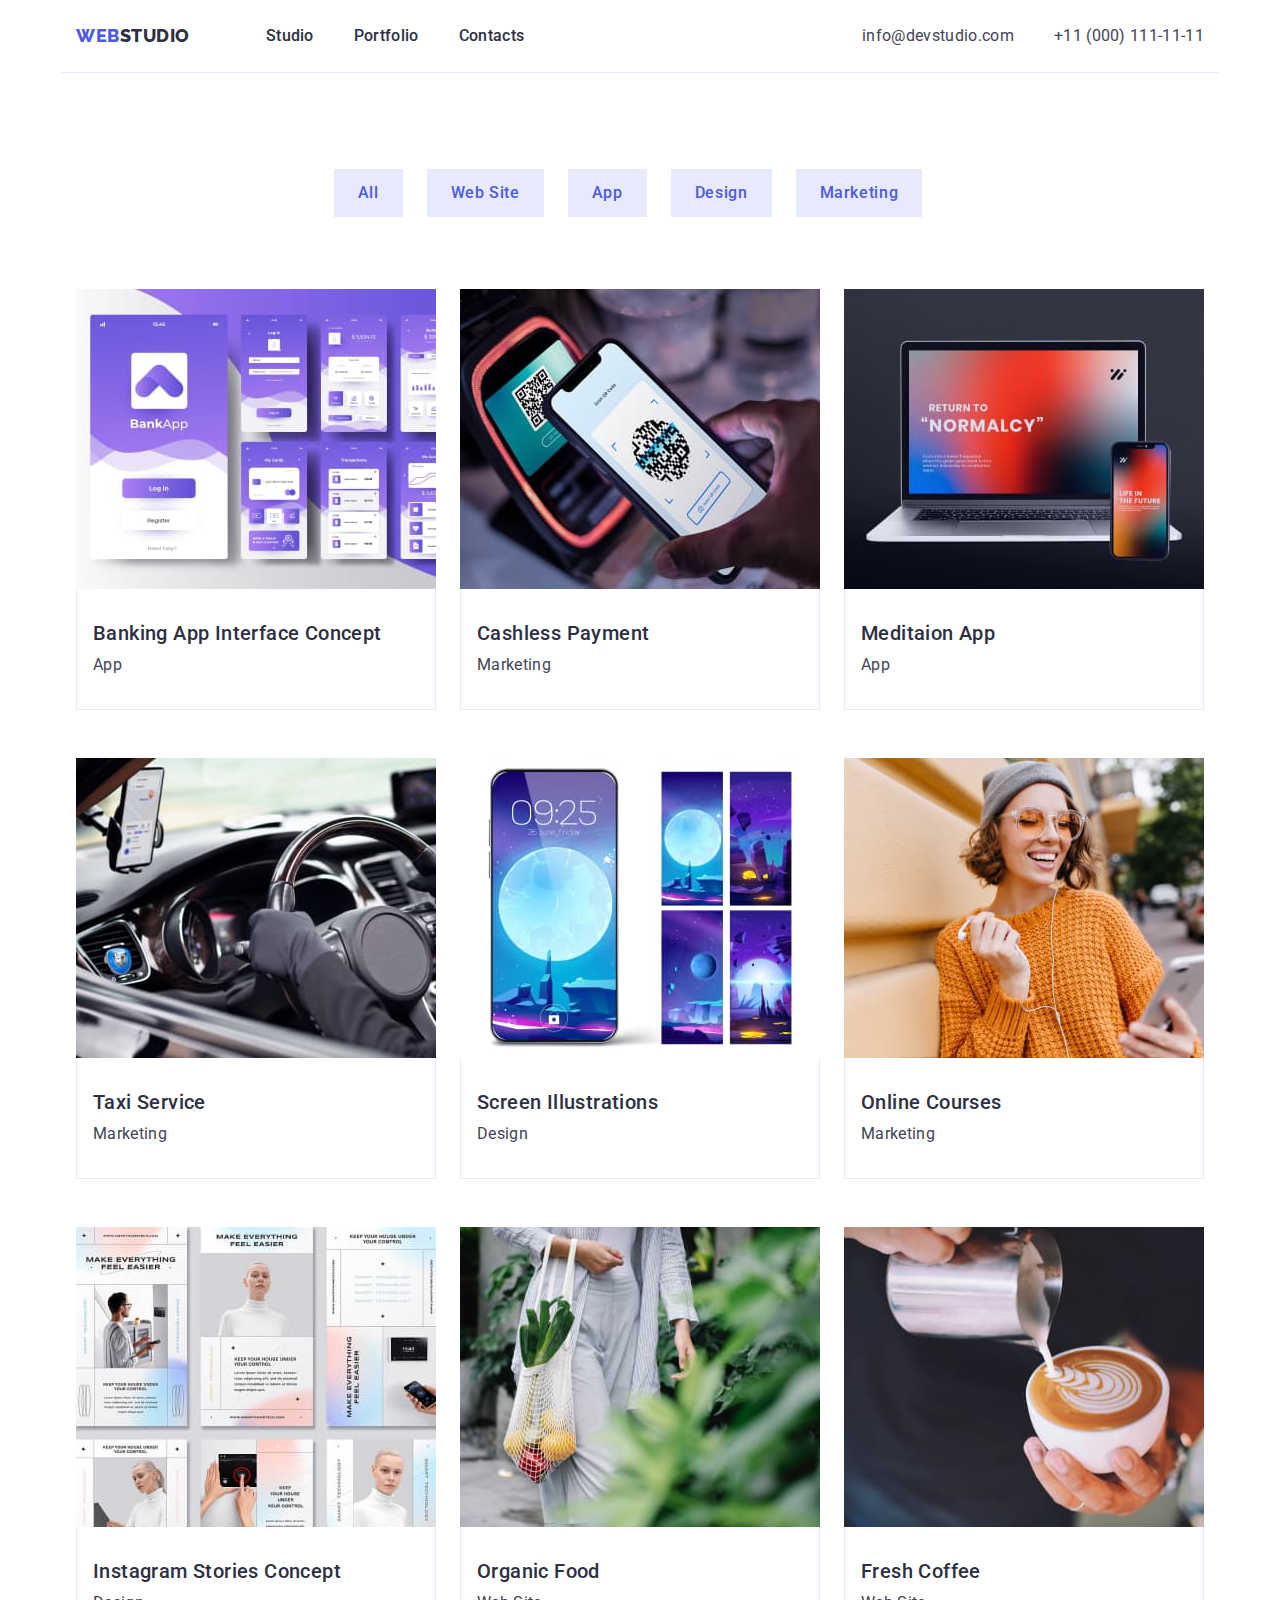
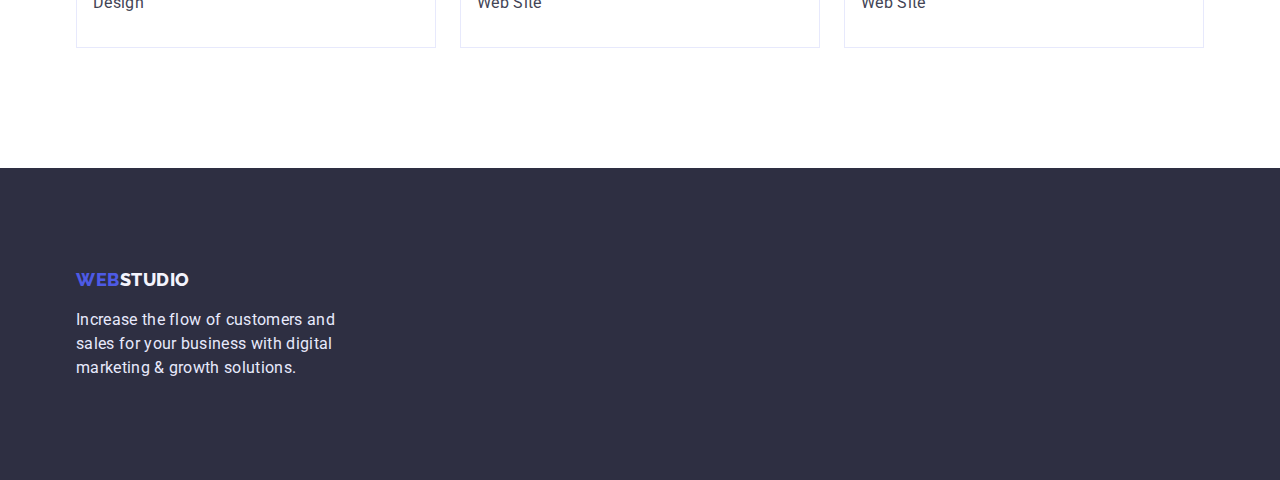
==== commit 5d671ebf: "dead inside" ====
--- a/portfolio.html
+++ b/portfolio.html
@@ -53,19 +53,19 @@
     <section class="portfolio-section">
       <div class="container">
         <ul class="buttons-container">
-          <li>
+          <li class="li-buttons">
             <button class="buttons-portfolio" type="button">All</button>
           </li>
-          <li>
+          <li class="li-buttons">
             <button class="buttons-portfolio" type="button">Web Site</button>
           </li>
-          <li>
+          <li class="li-buttons">
             <button class="buttons-portfolio" type="button">App</button>
           </li>
-          <li>
+          <li class="li-buttons">
             <button class="buttons-portfolio" type="button">Design</button>
           </li>
-          <li>
+          <li class="li-buttons">
             <button class="buttons-portfolio" type="button">Marketing</button>
           </li>
         </ul>
--- a/styles.css
+++ b/styles.css
@@ -79,7 +79,7 @@
 
 .logo {
     display: block;
-    padding: 24px 0 24px;
+    /* margin: 0 0 16px; */
     font-family: 'Raleway';
     font-weight: 800;
     font-size: 18px; 
@@ -95,6 +95,7 @@
 }
 
 .header-section {
+    display: block;
     padding: 24px 0 24px;
     font-weight: 500;
     font-size: 16px;
@@ -328,6 +329,7 @@
 }
 
 .footer-text {
+    margin-top: 16px;
     color: var(--color-light);
     font-size: 16px;
     line-height: 1.5;
@@ -347,7 +349,6 @@
     display: flex;
     justify-content: center;
     align-items: center;
-    margin-top: 96px;
     margin-bottom: 72px;
 }
 
@@ -365,9 +366,13 @@
     padding: 12px 24px;
 }
 
-.buttons-portfolio:last-child {
-    /* margin: 0; */
-}
+/* .buttons-portfolio:last-child {
+    margin: 0;
+} */
+
+/* .li-buttons:not(:last-child) {
+    margin-right: 24px;
+  } */
 
 .buttons-portfolio:hover, .buttons-portfolio:focus {
     font-family: 'Roboto';
@@ -382,21 +387,25 @@
 /* Оформлення Main products */
 
 .portfolio-section {
+    padding-top: 96px;
     padding-bottom: 120px;
 }
 
 .portfolio-plates-container {
     display: flex;
     align-items: center;
-    gap: 24px;
+    /* gap: 24px; */
+    column-gap: 24px;
     flex-wrap: wrap;
-
 }
 
 .porfolio-li-plates {
-    width: calc((100% - 3 * 24px) / 3);
-    background: #FFFFFF;
-    border: 1px solid #E7E9FC;
+    width: calc((100% - 2 * 24px) / 3);
+    margin-bottom: 48px;
+}
+
+.porfolio-li-plates:nth-last-child(-n+3) {
+    margin-bottom: 0;
 }
 
 .portfolio-plates-images {
@@ -406,7 +415,10 @@
 }
 
 .portfolo-plates-text {
-    padding: 32px 0 32px;
+    padding: 32px 0 32px 16px;
+    border-left: 1px solid #E7E9FC;
+    border-right: 1px solid #E7E9FC;
+    border-bottom: 1px solid #E7E9FC;
 }
 
 .main-products-h3 {
